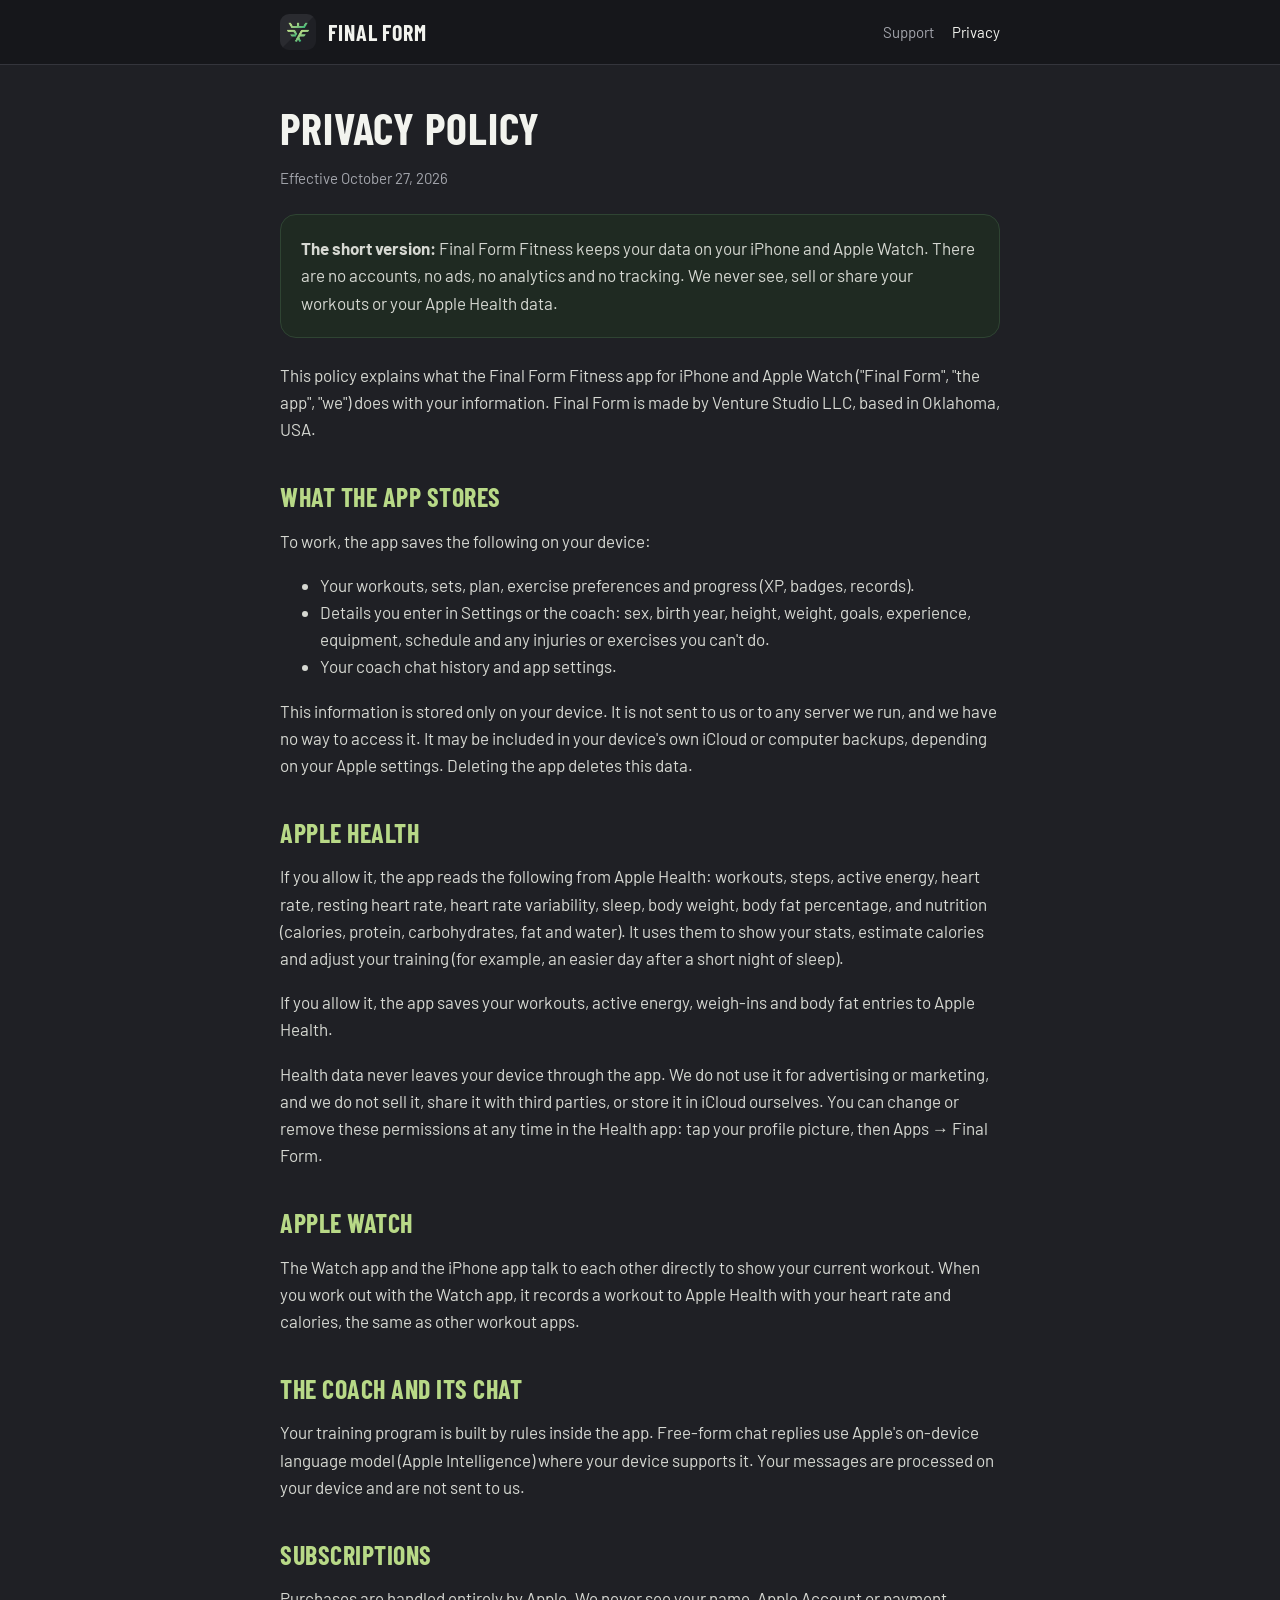
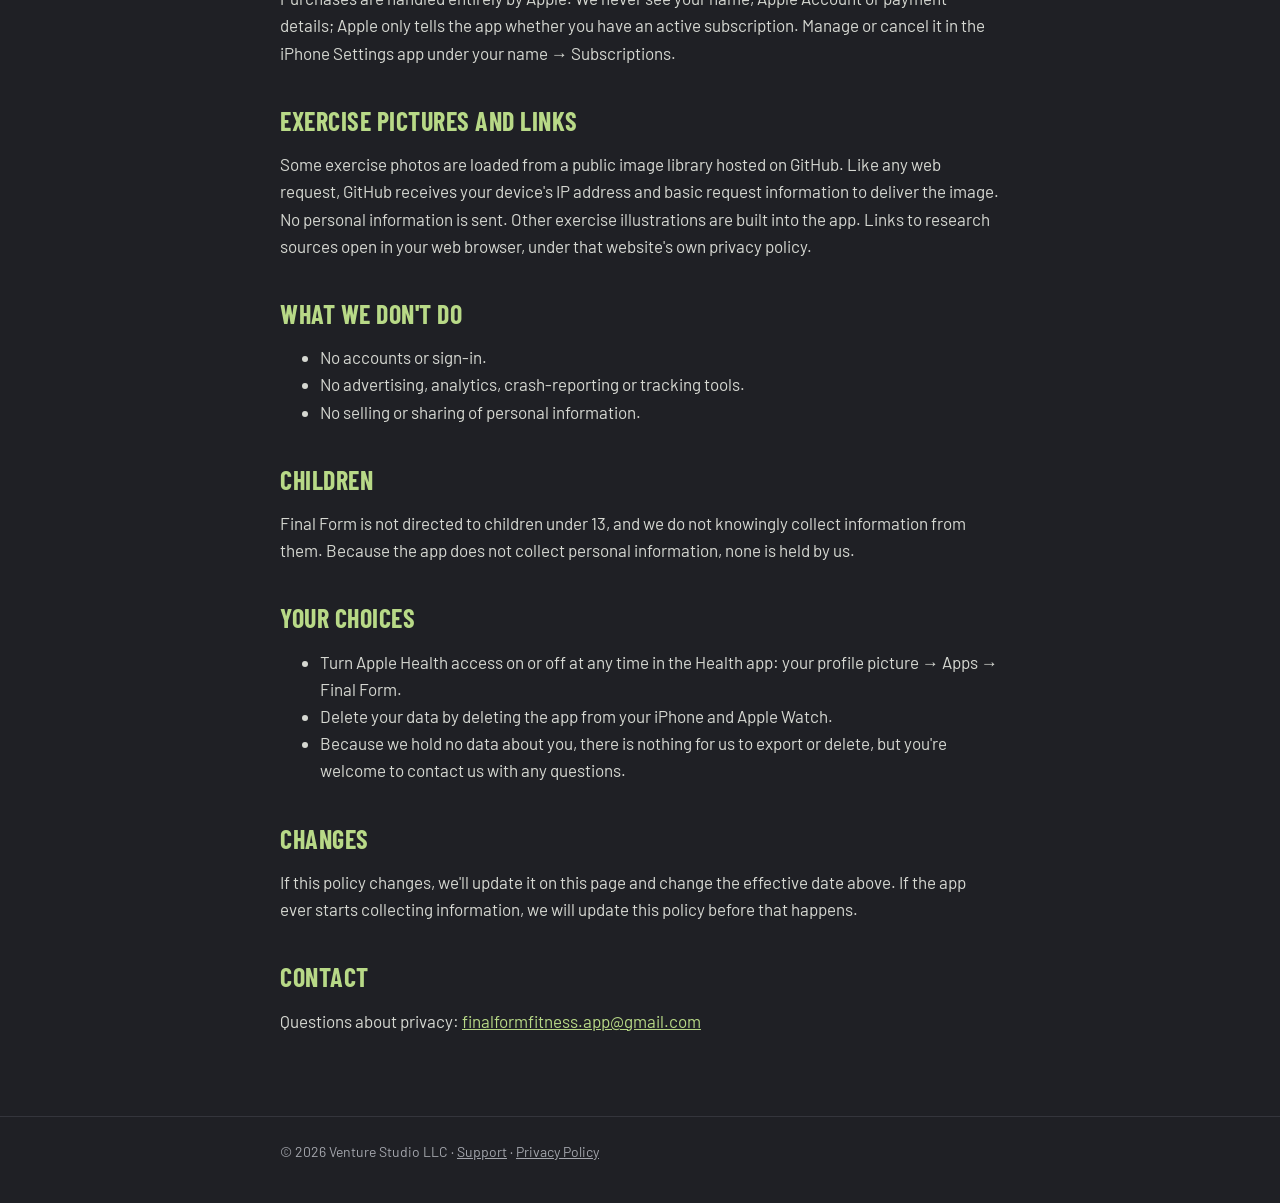
==== privacy.html @ 78bc0c58 "Final Form Fitness website: home, privacy policy, support Co-Authored-By: Claude Opus 5.5 <noreply@a" ====
<!doctype html>
<html lang="en">
<head>
<meta charset="utf-8">
<meta name="viewport" content="width=device-width, initial-scale=1">
<title>Privacy Policy · Final Form Fitness</title>
<meta name="description" content="How Final Form Fitness handles your data: it stays on your device.">
<link rel="icon" href="favicon.png">
<link rel="preconnect" href="https://fonts.googleapis.com">
<link rel="preconnect" href="https://fonts.gstatic.com" crossorigin>
<link href="https://fonts.googleapis.com/css2?family=Barlow:wght@400;600;700&family=Barlow+Condensed:wght@700&display=swap" rel="stylesheet">
<link rel="stylesheet" href="style.css">
</head>
<body>
<header class="site">
  <div class="wrap">
    <img src="icon.png" alt="">
    <a class="brand" href="./">Final Form</a>
    <nav>
      <a href="support.html">Support</a>
      <a href="privacy.html" aria-current="page">Privacy</a>
    </nav>
  </div>
</header>
<main>
  <div class="wrap">
    <h1>Privacy Policy</h1>
    <p class="updated">Effective October 27, 2026</p>

    <div class="callout">
      <p><strong>The short version:</strong> Final Form Fitness keeps your data on your iPhone and Apple Watch. There are no accounts, no ads, no analytics and no tracking. We never see, sell or share your workouts or your Apple Health data.</p>
    </div>

    <p>This policy explains what the Final Form Fitness app for iPhone and Apple Watch ("Final Form", "the app", "we") does with your information. Final Form is made by Venture Studio LLC, based in Oklahoma, USA.</p>

    <h2>What the app stores</h2>
    <p>To work, the app saves the following on your device:</p>
    <ul>
      <li>Your workouts, sets, plan, exercise preferences and progress (XP, badges, records).</li>
      <li>Details you enter in Settings or the coach: sex, birth year, height, weight, goals, experience, equipment, schedule and any injuries or exercises you can't do.</li>
      <li>Your coach chat history and app settings.</li>
    </ul>
    <p>This information is stored only on your device. It is not sent to us or to any server we run, and we have no way to access it. It may be included in your device's own iCloud or computer backups, depending on your Apple settings. Deleting the app deletes this data.</p>

    <h2>Apple Health</h2>
    <p>If you allow it, the app reads the following from Apple Health: workouts, steps, active energy, heart rate, resting heart rate, heart rate variability, sleep, body weight, body fat percentage, and nutrition (calories, protein, carbohydrates, fat and water). It uses them to show your stats, estimate calories and adjust your training (for example, an easier day after a short night of sleep).</p>
    <p>If you allow it, the app saves your workouts, active energy, weigh-ins and body fat entries to Apple Health.</p>
    <p>Health data never leaves your device through the app. We do not use it for advertising or marketing, and we do not sell it, share it with third parties, or store it in iCloud ourselves. You can change or remove these permissions at any time in the Health app: tap your profile picture, then Apps → Final Form.</p>

    <h2>Apple Watch</h2>
    <p>The Watch app and the iPhone app talk to each other directly to show your current workout. When you work out with the Watch app, it records a workout to Apple Health with your heart rate and calories, the same as other workout apps.</p>

    <h2>The coach and its chat</h2>
    <p>Your training program is built by rules inside the app. Free-form chat replies use Apple's on-device language model (Apple Intelligence) where your device supports it. Your messages are processed on your device and are not sent to us.</p>

    <h2>Subscriptions</h2>
    <p>Purchases are handled entirely by Apple. We never see your name, Apple Account or payment details; Apple only tells the app whether you have an active subscription. Manage or cancel it in the iPhone Settings app under your name → Subscriptions.</p>

    <h2>Exercise pictures and links</h2>
    <p>Some exercise photos are loaded from a public image library hosted on GitHub. Like any web request, GitHub receives your device's IP address and basic request information to deliver the image. No personal information is sent. Other exercise illustrations are built into the app. Links to research sources open in your web browser, under that website's own privacy policy.</p>

    <h2>What we don't do</h2>
    <ul>
      <li>No accounts or sign-in.</li>
      <li>No advertising, analytics, crash-reporting or tracking tools.</li>
      <li>No selling or sharing of personal information.</li>
    </ul>

    <h2>Children</h2>
    <p>Final Form is not directed to children under 13, and we do not knowingly collect information from them. Because the app does not collect personal information, none is held by us.</p>

    <h2>Your choices</h2>
    <ul>
      <li>Turn Apple Health access on or off at any time in the Health app: your profile picture → Apps → Final Form.</li>
      <li>Delete your data by deleting the app from your iPhone and Apple Watch.</li>
      <li>Because we hold no data about you, there is nothing for us to export or delete, but you're welcome to contact us with any questions.</li>
    </ul>

    <h2>Changes</h2>
    <p>If this policy changes, we'll update it on this page and change the effective date above. If the app ever starts collecting information, we will update this policy before that happens.</p>

    <h2>Contact</h2>
    <p>Questions about privacy: <a href="mailto:finalformfitness.app@gmail.com">finalformfitness.app@gmail.com</a></p>
  </div>
</main>
<footer class="site">
  <div class="wrap">
    © 2026 Venture Studio LLC · <a href="support.html">Support</a> · <a href="privacy.html">Privacy Policy</a>
  </div>
</footer>
</body>
</html>
---- style.css ----
:root {
  --ink: #16171B;
  --charcoal: #1F2025;
  --graphite: #2A2B31;
  --line: #34353C;
  --chalk: #F2F3EE;
  --muted: #A3A5AC;
  --lime: #B8D987;
  --emerald: #1FB574;
}
* { box-sizing: border-box; }
html { -webkit-text-size-adjust: 100%; }
body {
  margin: 0;
  background: var(--charcoal);
  color: var(--chalk);
  font: 17px/1.6 "Barlow", -apple-system, BlinkMacSystemFont, "Segoe UI", sans-serif;
}
a { color: var(--lime); }
a:hover { color: #d3eab0; }
.wrap { max-width: 760px; margin: 0 auto; padding: 0 20px; }
header.site {
  border-bottom: 1px solid var(--line);
  background: var(--ink);
}
header.site .wrap { display: flex; align-items: center; gap: 12px; height: 64px; }
header.site img { width: 36px; height: 36px; border-radius: 9px; }
header.site .brand {
  font: 700 22px/1 "Barlow Condensed", "Barlow", sans-serif;
  letter-spacing: .04em; text-transform: uppercase; color: var(--chalk); text-decoration: none;
}
header.site nav { margin-left: auto; display: flex; gap: 18px; font-size: 15px; }
header.site nav a { color: var(--muted); text-decoration: none; }
header.site nav a:hover, header.site nav a[aria-current] { color: var(--chalk); }
main { padding: 40px 0 64px; }
h1, h2 {
  font-family: "Barlow Condensed", "Barlow", sans-serif;
  text-transform: uppercase; letter-spacing: .02em; line-height: 1.05;
}
h1 { font-size: 44px; margin: 0 0 8px; }
h2 { font-size: 26px; margin: 40px 0 8px; color: var(--lime); }
h3 { font-size: 18px; margin: 24px 0 4px; }
p, li { color: #D6D8D2; }
.lede { font-size: 19px; color: var(--muted); margin-top: 0; }
.updated { color: var(--muted); font-size: 15px; }
.callout {
  background: #1F2A22; border: 1px solid #2F4433; border-radius: 16px;
  padding: 16px 20px; margin: 24px 0;
}
.callout p { margin: 4px 0; }
.hero { text-align: center; padding: 24px 0 8px; }
.hero img { width: 128px; height: 128px; border-radius: 28px; box-shadow: 0 12px 40px rgba(0,0,0,.45); }
.hero h1 { font-size: 56px; margin-top: 24px; }
.hero .tag { font-size: 21px; color: var(--muted); margin: 0 auto 24px; max-width: 560px; }
.badge {
  display: inline-block; padding: 12px 22px; border-radius: 999px;
  background: linear-gradient(135deg, var(--lime), var(--emerald)); color: #13241A;
  font-weight: 700; text-decoration: none;
}
.grid { display: grid; grid-template-columns: repeat(2, 1fr); gap: 14px; margin-top: 40px; }
.feature { background: var(--graphite); border-radius: 18px; padding: 18px 20px; }
.feature h3 { margin: 0 0 4px; color: var(--chalk); }
.feature p { margin: 0; font-size: 15px; color: var(--muted); }
footer.site { border-top: 1px solid var(--line); padding: 24px 0 40px; font-size: 14px; color: var(--muted); }
footer.site a { color: var(--muted); }
@media (max-width: 520px) {
  h1 { font-size: 36px; }
  .hero h1 { font-size: 44px; }
  header.site nav { gap: 12px; font-size: 14px; }
  .grid { grid-template-columns: 1fr; }
}
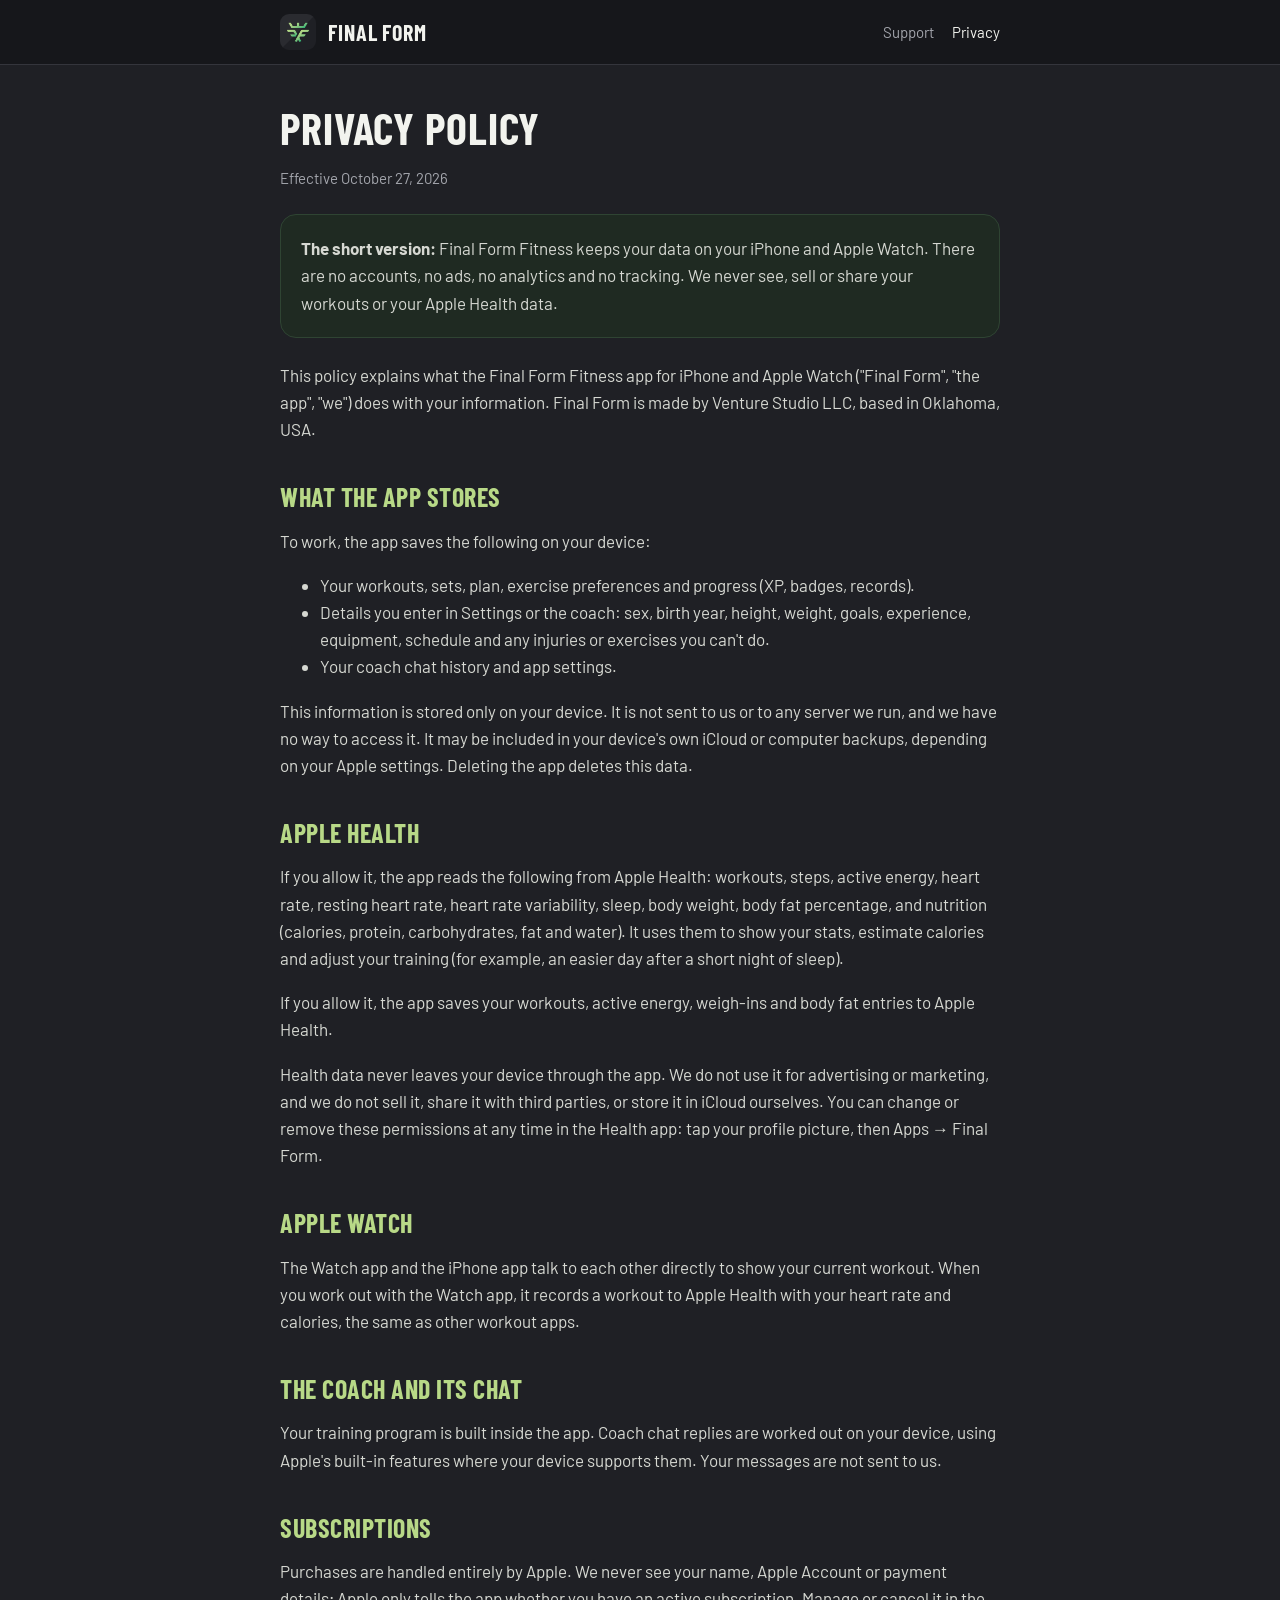
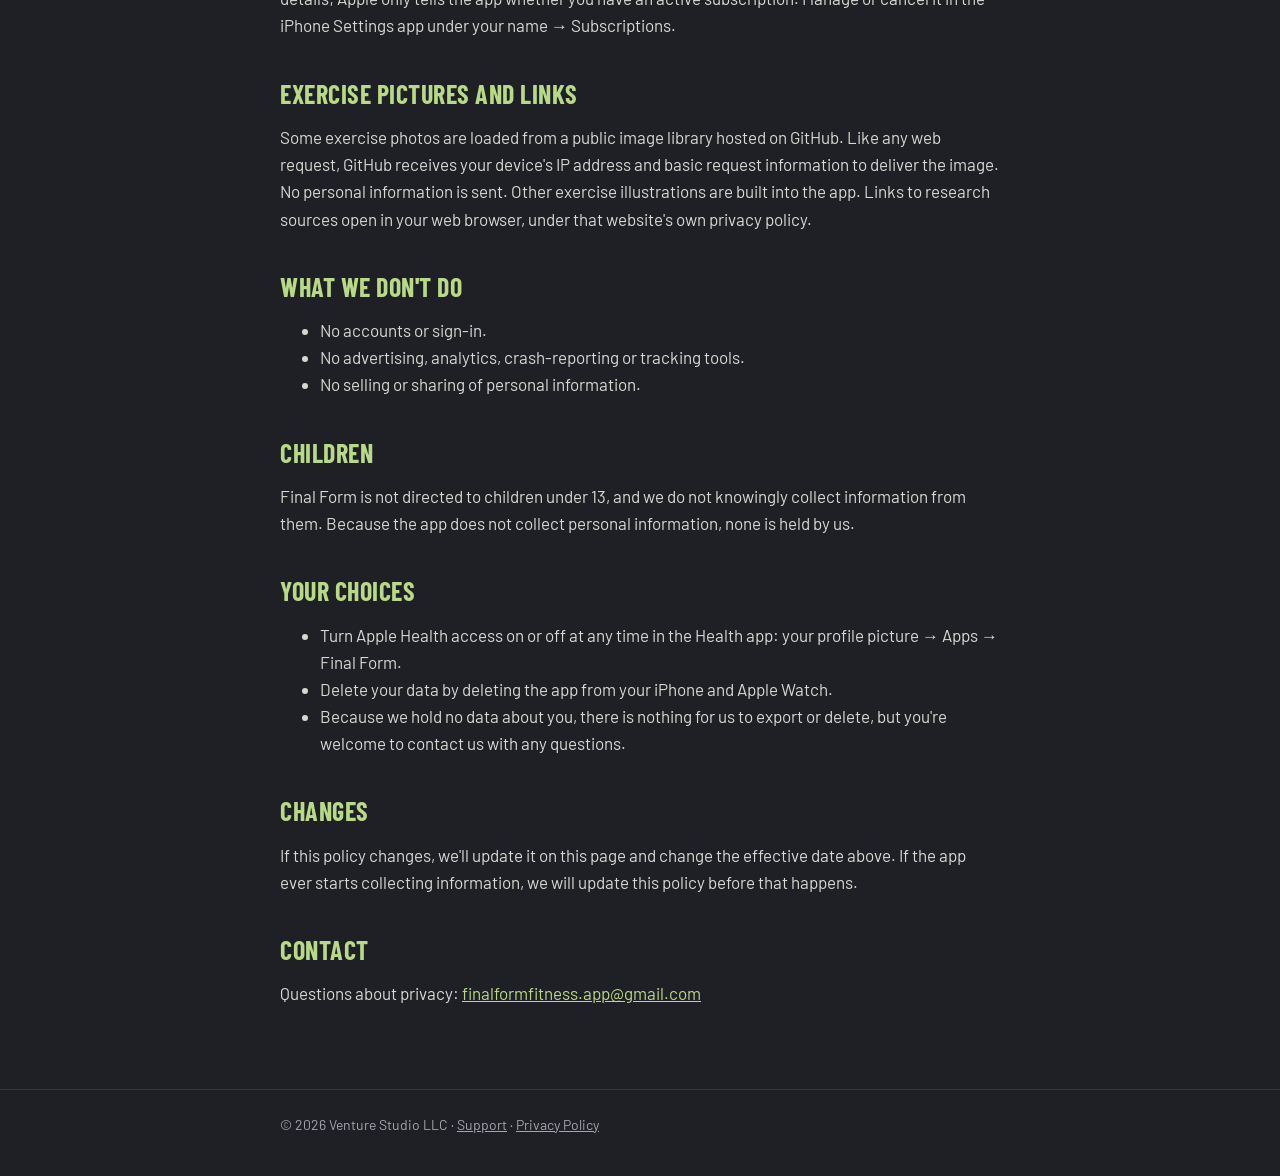
==== commit a25d0b1f: "Update copy: workout builder and tracker first, pricing, Venture Studio LLC Co-Authored-By: Claude O" ====
--- a/privacy.html
+++ b/privacy.html
@@ -51,7 +51,7 @@
     <p>The Watch app and the iPhone app talk to each other directly to show your current workout. When you work out with the Watch app, it records a workout to Apple Health with your heart rate and calories, the same as other workout apps.</p>
 
     <h2>The coach and its chat</h2>
-    <p>Your training program is built by rules inside the app. Free-form chat replies use Apple's on-device language model (Apple Intelligence) where your device supports it. Your messages are processed on your device and are not sent to us.</p>
+    <p>Your training program is built inside the app. Coach chat replies are worked out on your device, using Apple's built-in features where your device supports them. Your messages are not sent to us.</p>
 
     <h2>Subscriptions</h2>
     <p>Purchases are handled entirely by Apple. We never see your name, Apple Account or payment details; Apple only tells the app whether you have an active subscription. Manage or cancel it in the iPhone Settings app under your name → Subscriptions.</p>
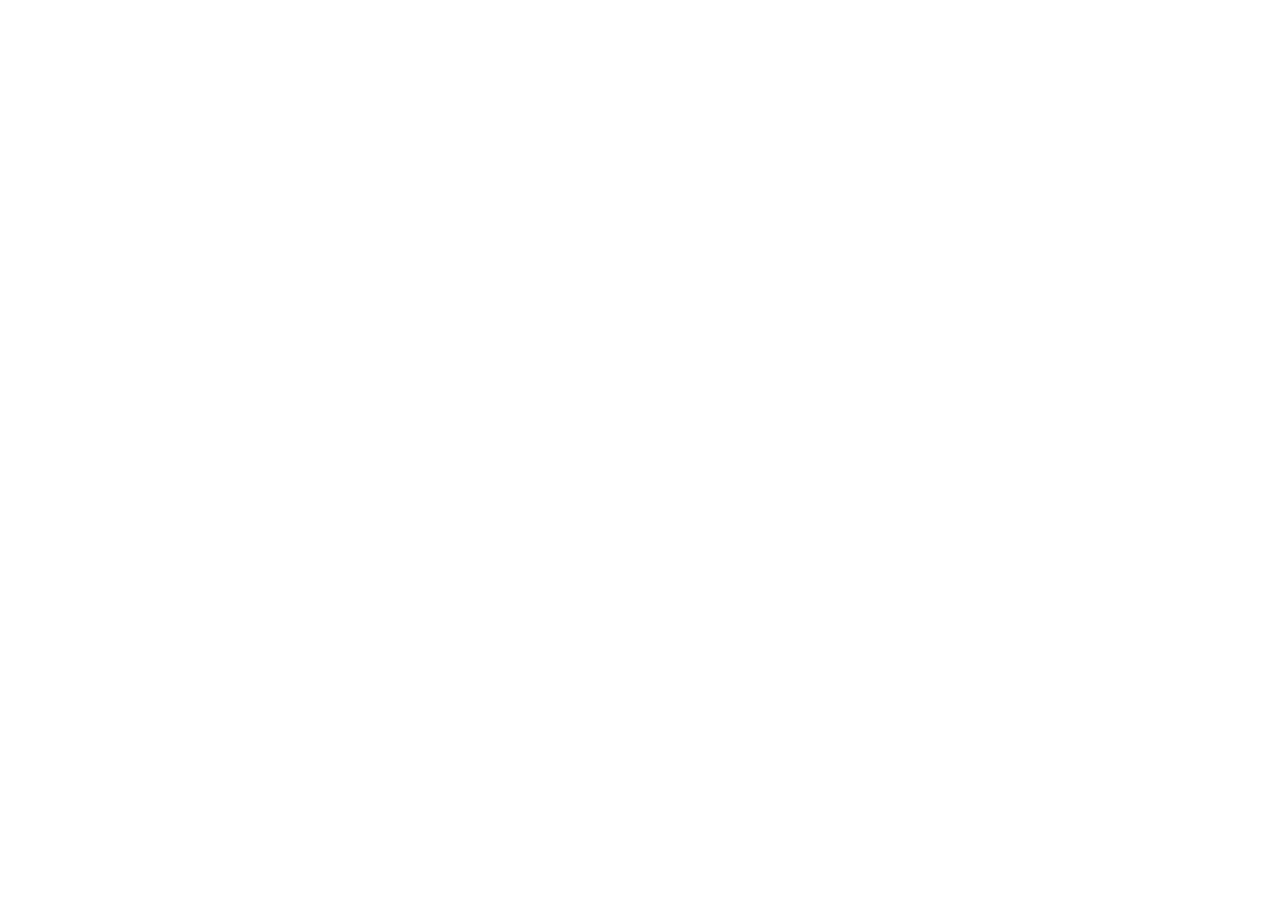
==== commit 1b4d7c08: "Pages moved to venturestudio.cc" ====
--- a/privacy.html
+++ b/privacy.html
@@ -3,90 +3,12 @@
 <head>
 <meta charset="utf-8">
 <meta name="viewport" content="width=device-width, initial-scale=1">
-<title>Privacy Policy · Final Form Fitness</title>
-<meta name="description" content="How Final Form Fitness handles your data: it stays on your device.">
-<link rel="icon" href="favicon.png">
-<link rel="preconnect" href="https://fonts.googleapis.com">
-<link rel="preconnect" href="https://fonts.gstatic.com" crossorigin>
-<link href="https://fonts.googleapis.com/css2?family=Barlow:wght@400;600;700&family=Barlow+Condensed:wght@700&display=swap" rel="stylesheet">
-<link rel="stylesheet" href="style.css">
+<title>Final Form Fitness</title>
+<meta http-equiv="refresh" content="0; url=https://venturestudio.cc/finalform/privacy">
+<link rel="canonical" href="https://venturestudio.cc/finalform/privacy">
+<meta name="robots" content="noindex">
 </head>
-<body>
-<header class="site">
-  <div class="wrap">
-    <img src="icon.png" alt="">
-    <a class="brand" href="./">Final Form</a>
-    <nav>
-      <a href="support.html">Support</a>
-      <a href="privacy.html" aria-current="page">Privacy</a>
-    </nav>
-  </div>
-</header>
-<main>
-  <div class="wrap">
-    <h1>Privacy Policy</h1>
-    <p class="updated">Effective October 27, 2026</p>
-
-    <div class="callout">
-      <p><strong>The short version:</strong> Final Form Fitness keeps your data on your iPhone and Apple Watch. There are no accounts, no ads, no analytics and no tracking. We never see, sell or share your workouts or your Apple Health data.</p>
-    </div>
-
-    <p>This policy explains what the Final Form Fitness app for iPhone and Apple Watch ("Final Form", "the app", "we") does with your information. Final Form is made by Venture Studio LLC, based in Oklahoma, USA.</p>
-
-    <h2>What the app stores</h2>
-    <p>To work, the app saves the following on your device:</p>
-    <ul>
-      <li>Your workouts, sets, plan, exercise preferences and progress (XP, badges, records).</li>
-      <li>Details you enter in Settings or the coach: sex, birth year, height, weight, goals, experience, equipment, schedule and any injuries or exercises you can't do.</li>
-      <li>Your coach chat history and app settings.</li>
-    </ul>
-    <p>This information is stored only on your device. It is not sent to us or to any server we run, and we have no way to access it. It may be included in your device's own iCloud or computer backups, depending on your Apple settings. Deleting the app deletes this data.</p>
-
-    <h2>Apple Health</h2>
-    <p>If you allow it, the app reads the following from Apple Health: workouts, steps, active energy, heart rate, resting heart rate, heart rate variability, sleep, body weight, body fat percentage, and nutrition (calories, protein, carbohydrates, fat and water). It uses them to show your stats, estimate calories and adjust your training (for example, an easier day after a short night of sleep).</p>
-    <p>If you allow it, the app saves your workouts, active energy, weigh-ins and body fat entries to Apple Health.</p>
-    <p>Health data never leaves your device through the app. We do not use it for advertising or marketing, and we do not sell it, share it with third parties, or store it in iCloud ourselves. You can change or remove these permissions at any time in the Health app: tap your profile picture, then Apps → Final Form.</p>
-
-    <h2>Apple Watch</h2>
-    <p>The Watch app and the iPhone app talk to each other directly to show your current workout. When you work out with the Watch app, it records a workout to Apple Health with your heart rate and calories, the same as other workout apps.</p>
-
-    <h2>The coach and its chat</h2>
-    <p>Your training program is built inside the app. Coach chat replies are worked out on your device, using Apple's built-in features where your device supports them. Your messages are not sent to us.</p>
-
-    <h2>Subscriptions</h2>
-    <p>Purchases are handled entirely by Apple. We never see your name, Apple Account or payment details; Apple only tells the app whether you have an active subscription. Manage or cancel it in the iPhone Settings app under your name → Subscriptions.</p>
-
-    <h2>Exercise pictures and links</h2>
-    <p>Some exercise photos are loaded from a public image library hosted on GitHub. Like any web request, GitHub receives your device's IP address and basic request information to deliver the image. No personal information is sent. Other exercise illustrations are built into the app. Links to research sources open in your web browser, under that website's own privacy policy.</p>
-
-    <h2>What we don't do</h2>
-    <ul>
-      <li>No accounts or sign-in.</li>
-      <li>No advertising, analytics, crash-reporting or tracking tools.</li>
-      <li>No selling or sharing of personal information.</li>
-    </ul>
-
-    <h2>Children</h2>
-    <p>Final Form is not directed to children under 13, and we do not knowingly collect information from them. Because the app does not collect personal information, none is held by us.</p>
-
-    <h2>Your choices</h2>
-    <ul>
-      <li>Turn Apple Health access on or off at any time in the Health app: your profile picture → Apps → Final Form.</li>
-      <li>Delete your data by deleting the app from your iPhone and Apple Watch.</li>
-      <li>Because we hold no data about you, there is nothing for us to export or delete, but you're welcome to contact us with any questions.</li>
-    </ul>
-
-    <h2>Changes</h2>
-    <p>If this policy changes, we'll update it on this page and change the effective date above. If the app ever starts collecting information, we will update this policy before that happens.</p>
-
-    <h2>Contact</h2>
-    <p>Questions about privacy: <a href="mailto:finalformfitness.app@gmail.com">finalformfitness.app@gmail.com</a></p>
-  </div>
-</main>
-<footer class="site">
-  <div class="wrap">
-    © 2026 Venture Studio LLC · <a href="support.html">Support</a> · <a href="privacy.html">Privacy Policy</a>
-  </div>
-</footer>
+<body style="background:#1F2025;color:#F2F3EE;font-family:-apple-system,sans-serif;padding:40px">
+<p>This page has moved to <a style="color:#B8D987" href="https://venturestudio.cc/finalform/privacy">https://venturestudio.cc/finalform/privacy</a>.</p>
 </body>
 </html>
